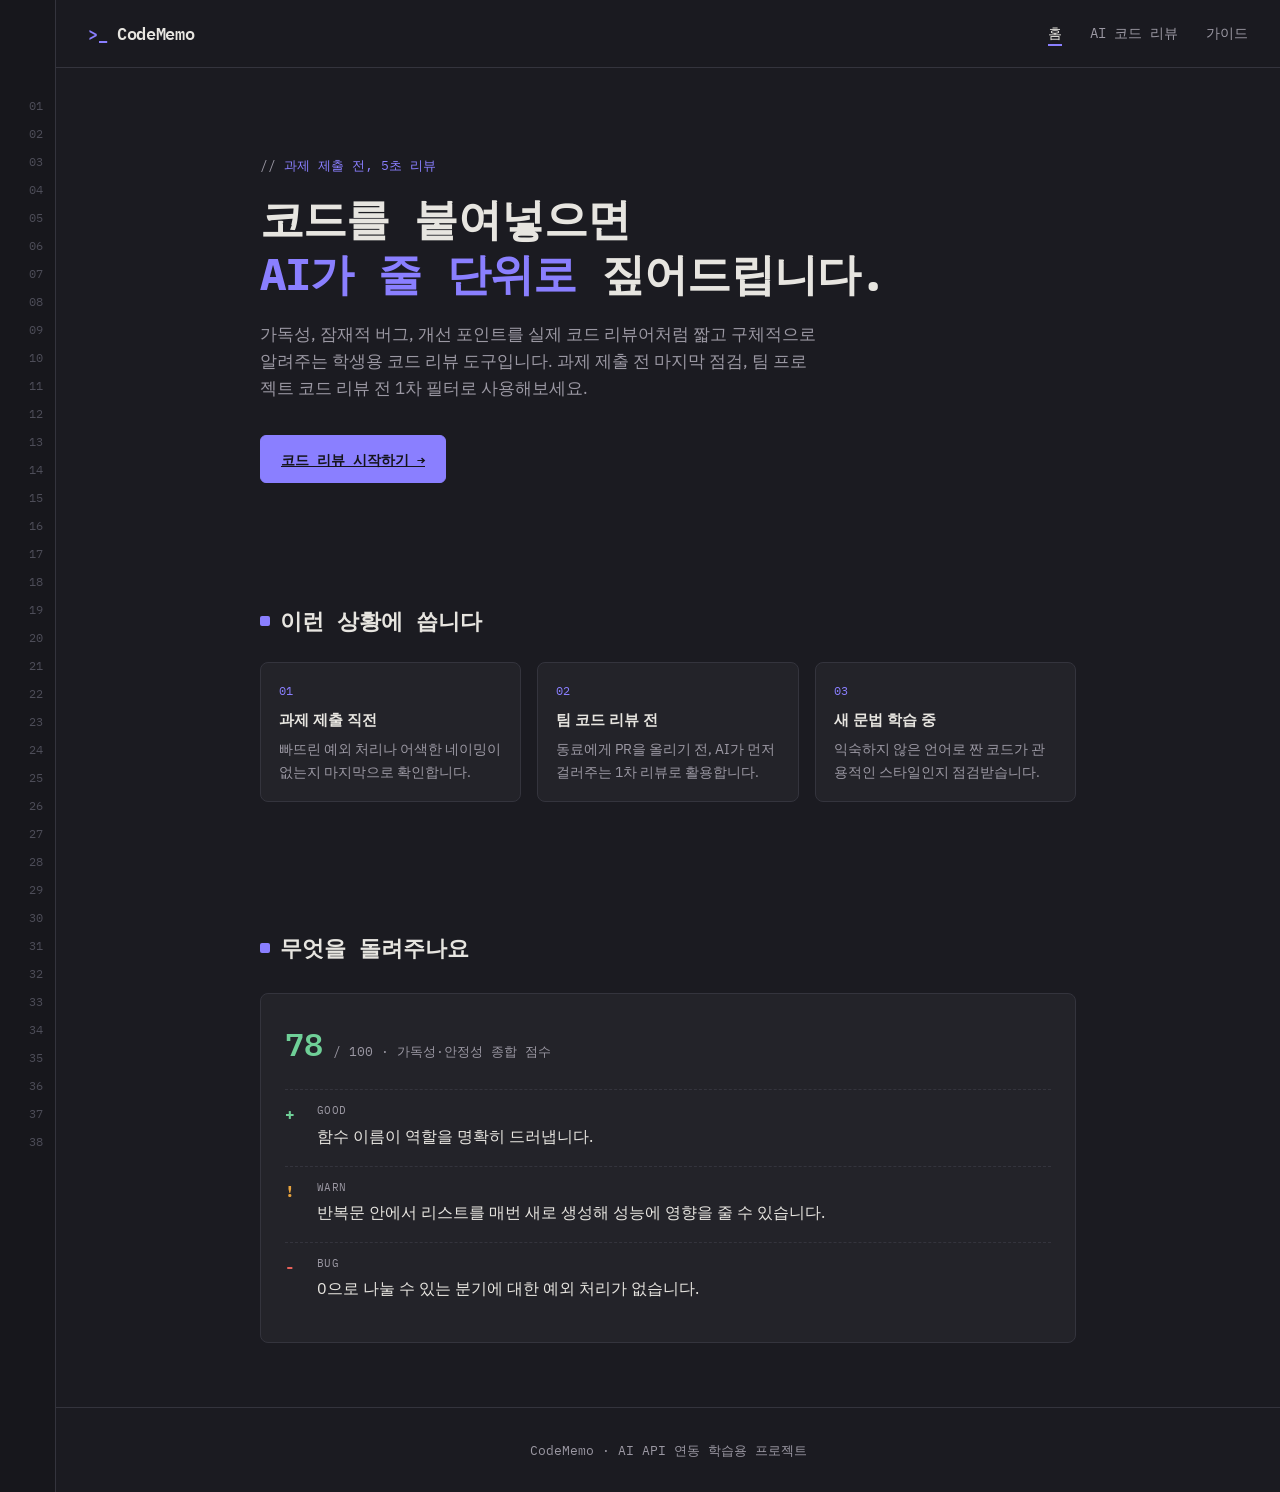
==== index.html @ e558639f "Initial commit: CodeMemo project scaffold" ====
<!DOCTYPE html>
<html lang="ko">
<head>
<meta charset="UTF-8" />
<meta name="viewport" content="width=device-width, initial-scale=1.0" />
<title>CodeMemo — AI 코드 리뷰 도우미</title>
<link rel="stylesheet" href="css/style.css" />
<link rel="preconnect" href="https://fonts.googleapis.com" />
<link href="https://fonts.googleapis.com/css2?family=IBM+Plex+Mono:wght@400;500;600;700&family=IBM+Plex+Sans:wght@400;500;600&display=swap" rel="stylesheet" />
</head>
<body>
<div class="page">
  <div class="gutter" aria-hidden="true"></div>
  <div class="content">
    <nav class="nav">
      <div class="nav-brand"><span class="dot">&gt;_</span> CodeMemo</div>
      <ul class="nav-links">
        <li><a href="index.html">홈</a></li>
        <li><a href="review.html">AI 코드 리뷰</a></li>
        <li><a href="guide.html">가이드</a></li>
      </ul>
    </nav>

    <section class="hero">
      <p class="eyebrow">과제 제출 전, 5초 리뷰</p>
      <h1>코드를 붙여넣으면<br /><span class="accent">AI가 줄 단위로</span> 짚어드립니다.</h1>
      <p class="lede">
        가독성, 잠재적 버그, 개선 포인트를 실제 코드 리뷰어처럼 짧고 구체적으로 알려주는
        학생용 코드 리뷰 도구입니다. 과제 제출 전 마지막 점검, 팀 프로젝트 코드 리뷰 전
        1차 필터로 사용해보세요.
      </p>
      <a class="btn" href="review.html">코드 리뷰 시작하기 →</a>
    </section>

    <section>
      <h2>이런 상황에 씁니다</h2>
      <div class="card-grid">
        <div class="mini-card">
          <p class="tag">01</p>
          <h3>과제 제출 직전</h3>
          <p>빠뜨린 예외 처리나 어색한 네이밍이 없는지 마지막으로 확인합니다.</p>
        </div>
        <div class="mini-card">
          <p class="tag">02</p>
          <h3>팀 코드 리뷰 전</h3>
          <p>동료에게 PR을 올리기 전, AI가 먼저 걸러주는 1차 리뷰로 활용합니다.</p>
        </div>
        <div class="mini-card">
          <p class="tag">03</p>
          <h3>새 문법 학습 중</h3>
          <p>익숙하지 않은 언어로 짠 코드가 관용적인 스타일인지 점검받습니다.</p>
        </div>
      </div>
    </section>

    <section>
      <h2>무엇을 돌려주나요</h2>
      <div class="result-card" aria-hidden="true">
        <div class="result-score"><span class="num">78</span><span class="label">/ 100 · 가독성·안정성 종합 점수</span></div>
        <div class="finding good">
          <span class="marker">+</span>
          <div class="body"><p class="tag">Good</p><p>함수 이름이 역할을 명확히 드러냅니다.</p></div>
        </div>
        <div class="finding warn">
          <span class="marker">!</span>
          <div class="body"><p class="tag">Warn</p><p>반복문 안에서 리스트를 매번 새로 생성해 성능에 영향을 줄 수 있습니다.</p></div>
        </div>
        <div class="finding bad">
          <span class="marker">-</span>
          <div class="body"><p class="tag">Bug</p><p>0으로 나눌 수 있는 분기에 대한 예외 처리가 없습니다.</p></div>
        </div>
      </div>
    </section>

    <footer>CodeMemo · AI API 연동 학습용 프로젝트</footer>
  </div>
</div>
<script src="js/main.js"></script>
</body>
</html>
---- css/style.css ----
/* ===========================================================
   CodeMemo — AI 코드 리뷰 도우미
   디자인 컨셉: 코드 에디터의 "거터(줄번호 여백)"와 diff 마커에서
   영감을 받은 다크 테마. 시그니처 요소: 좌측 세로 줄번호 거터.
   =========================================================== */

:root {
  /* --- 색상 토큰 --- */
  --bg: #1b1b21;           /* 에디터 배경 */
  --bg-elevated: #232329;  /* 카드/패널 배경 */
  --bg-gutter: #17171c;    /* 거터(줄번호 여백) */
  --border: #34343d;
  --text: #e7e5e0;         /* 본문 텍스트 */
  --text-dim: #9b98a3;     /* 보조 텍스트 */
  --accent: #8a7fff;       /* 인터랙션 강조(보라) */
  --good: #6fcf97;         /* 리뷰 결과: 좋음 */
  --warn: #e8a33d;         /* 리뷰 결과: 주의 */
  --bad: #e8615a;          /* 리뷰 결과: 문제 */

  /* --- 타이포그래피 --- */
  --font-mono: 'IBM Plex Mono', 'SFMono-Regular', Menlo, monospace;
  --font-sans: 'IBM Plex Sans', 'Segoe UI', sans-serif;
}

* { box-sizing: border-box; }

html { scroll-behavior: smooth; }

body {
  margin: 0;
  background: var(--bg);
  color: var(--text);
  font-family: var(--font-sans);
  line-height: 1.6;
  -webkit-font-smoothing: antialiased;
}

a { color: inherit; }

img { max-width: 100%; display: block; }

/* -----------------------------------------------------------
   레이아웃: 좌측 거터(줄번호 여백)를 페이지 전체의 시그니처로 사용.
   데스크톱에서는 실제 줄번호가 세로로 흐르고, 본문은 그 옆에 배치.
   ----------------------------------------------------------- */

.page {
  display: grid;
  grid-template-columns: 56px 1fr;
  min-height: 100vh;
}

.gutter {
  background: var(--bg-gutter);
  border-right: 1px solid var(--border);
  padding-top: 96px;
  font-family: var(--font-mono);
  font-size: 12px;
  color: #4d4d58;
  text-align: right;
  user-select: none;
}

.gutter span {
  display: block;
  height: 28px;
  padding-right: 12px;
}

.content { min-width: 0; }

/* -----------------------------------------------------------
   내비게이션
   ----------------------------------------------------------- */

.nav {
  position: sticky;
  top: 0;
  z-index: 10;
  display: flex;
  align-items: center;
  justify-content: space-between;
  padding: 20px 32px;
  background: rgba(27, 27, 33, 0.9);
  backdrop-filter: blur(6px);
  border-bottom: 1px solid var(--border);
}

.nav-brand {
  font-family: var(--font-mono);
  font-weight: 600;
  font-size: 17px;
  letter-spacing: -0.02em;
}

.nav-brand .dot { color: var(--accent); }

.nav-links {
  display: flex;
  gap: 28px;
  list-style: none;
  margin: 0;
  padding: 0;
  font-family: var(--font-mono);
  font-size: 14px;
}

.nav-links a {
  text-decoration: none;
  color: var(--text-dim);
  padding-bottom: 2px;
  border-bottom: 2px solid transparent;
  transition: color 0.15s ease, border-color 0.15s ease;
}

.nav-links a:hover,
.nav-links a[aria-current="page"] {
  color: var(--text);
  border-color: var(--accent);
}

/* -----------------------------------------------------------
   히어로 / 섹션 공통
   ----------------------------------------------------------- */

section { padding: 64px 32px; max-width: 880px; margin: 0 auto; }

.hero { padding-top: 88px; padding-bottom: 56px; }

.eyebrow {
  font-family: var(--font-mono);
  font-size: 13px;
  color: var(--accent);
  margin: 0 0 14px;
}

.eyebrow::before { content: "// "; color: var(--text-dim); }

h1 {
  font-family: var(--font-mono);
  font-size: clamp(28px, 4vw, 44px);
  line-height: 1.25;
  letter-spacing: -0.02em;
  margin: 0 0 20px;
}

h1 .accent { color: var(--accent); }

.lede {
  font-size: 17px;
  color: var(--text-dim);
  max-width: 56ch;
  margin: 0 0 32px;
}

h2 {
  font-family: var(--font-mono);
  font-size: 22px;
  margin: 0 0 24px;
  display: flex;
  align-items: center;
  gap: 10px;
}

h2::before {
  content: "";
  width: 10px;
  height: 10px;
  border-radius: 2px;
  background: var(--accent);
  display: inline-block;
}

/* -----------------------------------------------------------
   버튼 / 폼
   ----------------------------------------------------------- */

.btn {
  display: inline-flex;
  align-items: center;
  gap: 8px;
  font-family: var(--font-mono);
  font-size: 14px;
  font-weight: 600;
  padding: 12px 20px;
  border-radius: 6px;
  border: 1px solid var(--accent);
  background: var(--accent);
  color: #14141a;
  cursor: pointer;
  transition: transform 0.1s ease, box-shadow 0.15s ease;
}

.btn:hover { box-shadow: 0 0 0 3px rgba(138, 127, 255, 0.25); }
.btn:active { transform: translateY(1px); }
.btn:disabled { opacity: 0.5; cursor: not-allowed; box-shadow: none; }

.btn-ghost {
  background: transparent;
  color: var(--text);
  border-color: var(--border);
}

textarea, select, input {
  font-family: var(--font-mono);
  font-size: 13.5px;
  background: var(--bg-elevated);
  color: var(--text);
  border: 1px solid var(--border);
  border-radius: 6px;
  padding: 12px 14px;
  width: 100%;
}

textarea {
  min-height: 260px;
  resize: vertical;
  line-height: 1.55;
  tab-size: 2;
}

textarea:focus, select:focus, input:focus, .btn:focus-visible {
  outline: 2px solid var(--accent);
  outline-offset: 2px;
}

label {
  display: block;
  font-family: var(--font-mono);
  font-size: 12.5px;
  color: var(--text-dim);
  margin-bottom: 8px;
}

.field { margin-bottom: 20px; }
.field-row { display: flex; gap: 16px; flex-wrap: wrap; }
.field-row .field { flex: 1; min-width: 160px; }

/* -----------------------------------------------------------
   리뷰 결과 카드
   ----------------------------------------------------------- */

.result-card {
  background: var(--bg-elevated);
  border: 1px solid var(--border);
  border-radius: 8px;
  padding: 24px;
  margin-top: 28px;
}

.result-score {
  display: flex;
  align-items: baseline;
  gap: 10px;
  margin-bottom: 20px;
  font-family: var(--font-mono);
}

.result-score .num { font-size: 32px; font-weight: 600; color: var(--good); }
.result-score .label { color: var(--text-dim); font-size: 13px; }

.finding {
  display: flex;
  gap: 12px;
  padding: 12px 0;
  border-top: 1px dashed var(--border);
}

.finding:first-of-type { border-top: none; }

.finding .marker {
  font-family: var(--font-mono);
  font-weight: 700;
  width: 20px;
  flex-shrink: 0;
}

.finding.good .marker { color: var(--good); }
.finding.warn .marker { color: var(--warn); }
.finding.bad .marker { color: var(--bad); }

.finding .body p { margin: 0 0 4px; }
.finding .tag {
  font-family: var(--font-mono);
  font-size: 11px;
  color: var(--text-dim);
  text-transform: uppercase;
  letter-spacing: 0.04em;
}

.status-msg {
  font-family: var(--font-mono);
  font-size: 13.5px;
  padding: 14px 16px;
  border-radius: 6px;
  margin-top: 16px;
  border: 1px solid var(--border);
}

.status-msg.error { border-color: var(--bad); color: var(--bad); background: rgba(232, 97, 90, 0.08); }
.status-msg.loading { border-color: var(--accent); color: var(--accent); background: rgba(138, 127, 255, 0.08); }

/* -----------------------------------------------------------
   가이드 페이지: 단계 리스트
   ----------------------------------------------------------- */

.steps { list-style: none; margin: 0; padding: 0; counter-reset: step; }

.steps li {
  counter-increment: step;
  position: relative;
  padding: 18px 0 18px 44px;
  border-top: 1px dashed var(--border);
}

.steps li:first-child { border-top: none; }

.steps li::before {
  content: counter(step);
  position: absolute;
  left: 0;
  top: 18px;
  font-family: var(--font-mono);
  font-size: 12px;
  width: 26px;
  height: 26px;
  border: 1px solid var(--accent);
  color: var(--accent);
  border-radius: 4px;
  display: flex;
  align-items: center;
  justify-content: center;
}

.steps h3 { margin: 0 0 6px; font-size: 15px; font-family: var(--font-mono); }
.steps p { margin: 0; color: var(--text-dim); font-size: 14.5px; }

.card-grid {
  display: grid;
  grid-template-columns: repeat(auto-fit, minmax(220px, 1fr));
  gap: 16px;
  margin-top: 8px;
}

.mini-card {
  background: var(--bg-elevated);
  border: 1px solid var(--border);
  border-radius: 8px;
  padding: 18px;
}

.mini-card .tag { color: var(--accent); font-family: var(--font-mono); font-size: 12px; }
.mini-card h3 { font-size: 15px; margin: 8px 0 6px; }
.mini-card p { margin: 0; color: var(--text-dim); font-size: 14px; }

footer {
  padding: 32px;
  text-align: center;
  color: var(--text-dim);
  font-family: var(--font-mono);
  font-size: 12.5px;
  border-top: 1px solid var(--border);
}

/* -----------------------------------------------------------
   반응형: 태블릿 / 모바일에서는 거터를 숨겨 공간을 확보
   ----------------------------------------------------------- */

@media (max-width: 720px) {
  .page { grid-template-columns: 1fr; }
  .gutter { display: none; }
  .nav { padding: 16px 20px; }
  .nav-links { gap: 16px; font-size: 13px; }
  section { padding: 40px 20px; }
  .field-row { flex-direction: column; }
}

@media (prefers-reduced-motion: reduce) {
  html { scroll-behavior: auto; }
  * { transition: none !important; }
}
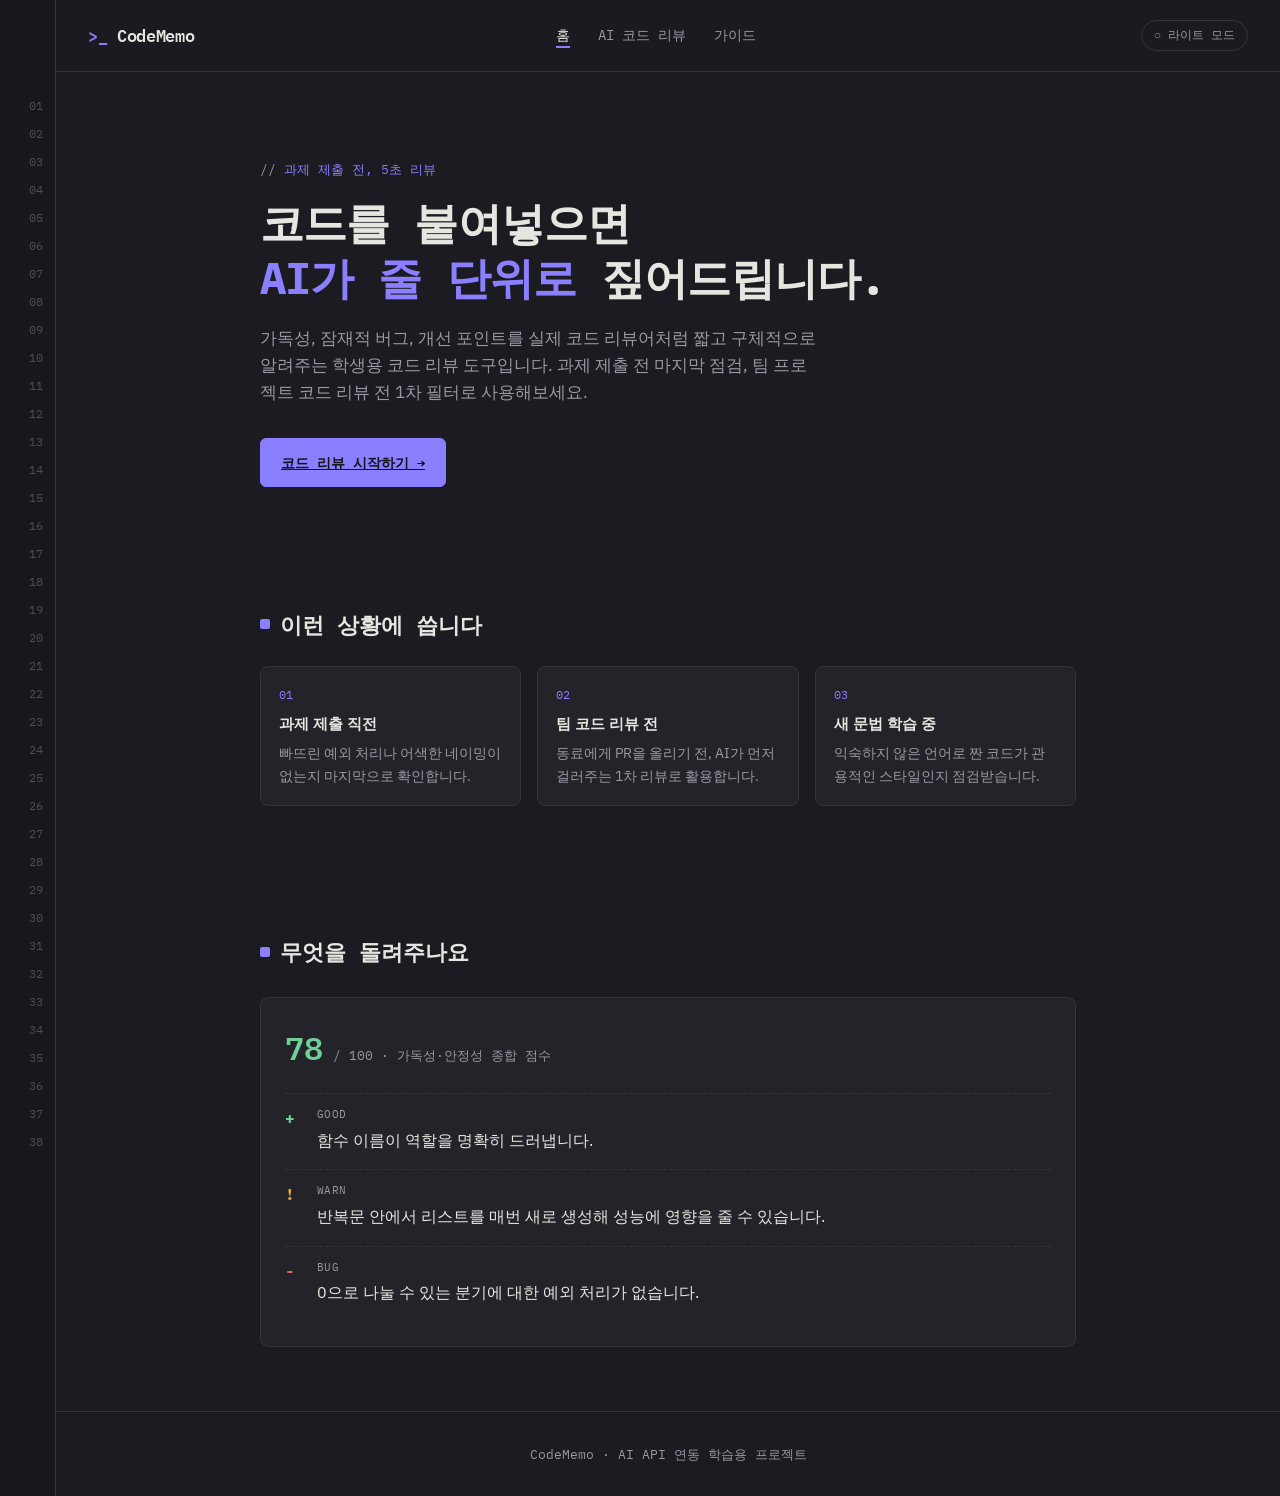
==== commit 77b06235: "보너스: 다크/라이트 토글 + 리뷰 기록 저장 기능 추가" ====
--- a/index.html
+++ b/index.html
@@ -19,6 +19,7 @@
         <li><a href="review.html">AI 코드 리뷰</a></li>
         <li><a href="guide.html">가이드</a></li>
       </ul>
+      <button type="button" class="theme-toggle" aria-label="다크/라이트 모드 전환">○ 라이트 모드</button>
     </nav>
 
     <section class="hero">
--- a/css/style.css
+++ b/css/style.css
@@ -22,6 +22,27 @@
   --font-sans: 'IBM Plex Sans', 'Segoe UI', sans-serif;
 }
 
+/* -----------------------------------------------------------
+   라이트 모드 (보너스: UX 고도화 — 다크/라이트 토글)
+   html[data-theme="light"]가 붙으면 이 값들로 덮어써진다.
+   ----------------------------------------------------------- */
+html[data-theme="light"] {
+  --bg: #f6f5f2;
+  --bg-elevated: #ffffff;
+  --bg-gutter: #ece9e2;
+  --border: #dcd8ce;
+  --text: #23221f;
+  --text-dim: #6b6860;
+  --accent: #6653e0;
+  --good: #1f8a56;
+  --warn: #b5720c;
+  --bad: #c33c34;
+}
+
+html[data-theme="light"] .gutter { color: #b4b0a4; }
+html[data-theme="light"] .nav { background: rgba(246, 245, 242, 0.9); }
+html[data-theme="light"] .btn { color: #ffffff; }
+
 * { box-sizing: border-box; }
 
 html { scroll-behavior: smooth; }
@@ -118,6 +139,25 @@
   color: var(--text);
   border-color: var(--accent);
 }
+
+/* 다크/라이트 테마 토글 버튼 */
+.theme-toggle {
+  font-family: var(--font-mono);
+  font-size: 12px;
+  background: transparent;
+  border: 1px solid var(--border);
+  color: var(--text-dim);
+  border-radius: 999px;
+  padding: 6px 12px;
+  cursor: pointer;
+  margin-left: 24px;
+  display: inline-flex;
+  align-items: center;
+  gap: 6px;
+  transition: color 0.15s ease, border-color 0.15s ease;
+}
+
+.theme-toggle:hover { color: var(--accent); border-color: var(--accent); }
 
 /* -----------------------------------------------------------
    히어로 / 섹션 공통
@@ -353,6 +393,80 @@
 .mini-card h3 { font-size: 15px; margin: 8px 0 6px; }
 .mini-card p { margin: 0; color: var(--text-dim); font-size: 14px; }
 
+/* -----------------------------------------------------------
+   보너스: 최근 리뷰 기록(로컬 저장소 기반)
+   ----------------------------------------------------------- */
+
+.history-header {
+  display: flex;
+  align-items: center;
+  justify-content: space-between;
+}
+
+.history-clear {
+  font-family: var(--font-mono);
+  font-size: 12px;
+  color: var(--text-dim);
+  background: transparent;
+  border: none;
+  cursor: pointer;
+  text-decoration: underline;
+  padding: 0;
+}
+
+.history-clear:hover { color: var(--bad); }
+
+.history-list { list-style: none; margin: 0; padding: 0; }
+
+.history-item {
+  display: flex;
+  align-items: center;
+  gap: 14px;
+  padding: 12px 14px;
+  border: 1px solid var(--border);
+  border-radius: 6px;
+  margin-bottom: 8px;
+  background: var(--bg-elevated);
+  cursor: pointer;
+  width: 100%;
+  text-align: left;
+  font-family: var(--font-sans);
+  color: var(--text);
+}
+
+.history-item:hover { border-color: var(--accent); }
+
+.history-item .h-score {
+  font-family: var(--font-mono);
+  font-weight: 700;
+  color: var(--good);
+  width: 34px;
+  flex-shrink: 0;
+}
+
+.history-item .h-meta { flex: 1; min-width: 0; }
+.history-item .h-lang {
+  font-family: var(--font-mono);
+  font-size: 12px;
+  color: var(--accent);
+  text-transform: uppercase;
+}
+.history-item .h-time { font-size: 12.5px; color: var(--text-dim); margin-left: 8px; }
+.history-item .h-snippet {
+  font-family: var(--font-mono);
+  font-size: 12.5px;
+  color: var(--text-dim);
+  white-space: nowrap;
+  overflow: hidden;
+  text-overflow: ellipsis;
+}
+
+.history-empty {
+  font-size: 13.5px;
+  color: var(--text-dim);
+  font-family: var(--font-mono);
+}
+
 footer {
   padding: 32px;
   text-align: center;
